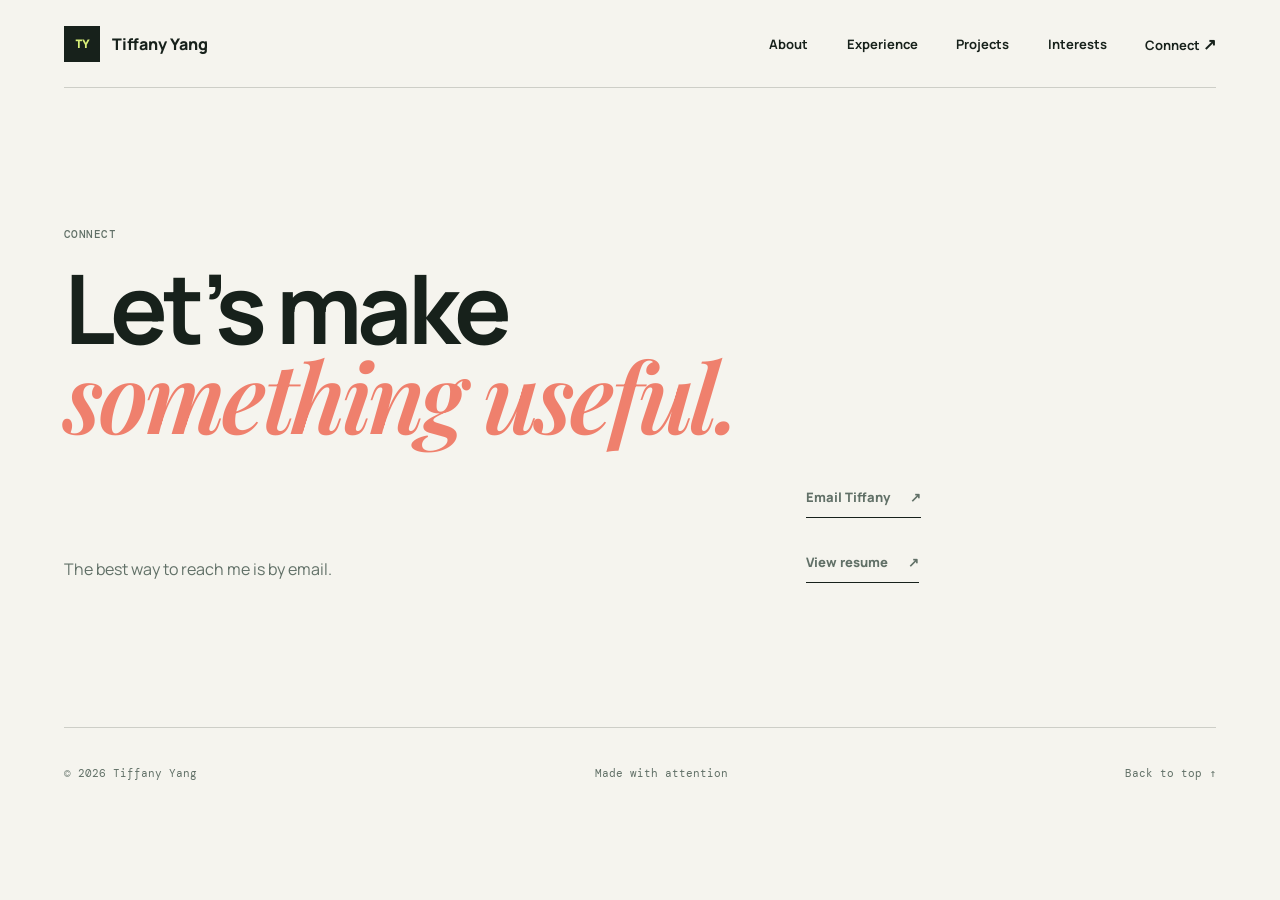
==== connect.html @ 0a80b7dd "." ====
<!doctype html>
<html lang="en"><head><meta charset="UTF-8" /><meta name="viewport" content="width=device-width, initial-scale=1.0" /><meta name="description" content="Connect with Tiffany Yang" /><title>Connect · Tiffany Yang</title><link rel="stylesheet" href="styles.css" /></head><body><div class="site-shell"><header class="site-header"><a class="brand" href="index.html" aria-label="Tiffany Yang home"><span class="brand-mark">TY</span><span class="brand-name">Tiffany Yang</span></a><button class="menu-toggle" type="button" aria-expanded="false" aria-controls="site-nav">Menu <span>+</span></button><nav id="site-nav" class="site-nav" aria-label="Main navigation"><a href="index.html#about">About</a><a href="experience.html">Experience</a><a href="projects.html">Projects</a><a href="interests.html">Interests</a><a href="connect.html">Connect <span class="arrow">↗</span></a></nav></header><main class="section-pad"><p class="eyebrow">Connect</p><h1>Let’s make<br /><em>something useful.</em></h1><div class="statement-grid"><p>The best way to reach me is by email.</p><p><a class="text-link" href="mailto:tiffany.yang@example.com">Email Tiffany <span>↗</span></a><br /><br /><a class="text-link" href="images/Resume%20_4_%20(1).pdf">View resume <span>↗</span></a></p></div></main><footer class="site-footer"><span>© <span id="year"></span> Tiffany Yang</span><span>Made with attention</span><a href="#top">Back to top ↑</a></footer></div><script src="script.js"></script></body></html>
---- styles.css ----
@import url('https://fonts.googleapis.com/css2?family=DM+Mono:wght@400;500&family=Manrope:wght@400;500;600;700;800&family=Playfair+Display:ital,wght@0,600;1,600&display=swap');

:root {
  --ink: #17211b;
  --muted: #617067;
  --paper: #f5f4ee;
  --lime: #d8ef78;
  --coral: #ef806d;
  --line: rgba(23, 33, 27, .18);
  --display: 'Playfair Display', Georgia, serif;
  --body: 'Manrope', sans-serif;
  --mono: 'DM Mono', monospace;
}

* { box-sizing: border-box; }
html { scroll-behavior: smooth; }
body { margin: 0; color: var(--ink); background: var(--paper); font-family: var(--body); }
a { color: inherit; text-decoration: none; }
.site-shell { max-width: 1440px; margin: 0 auto; padding: 0 5vw; overflow: hidden; }
.site-header { min-height: 88px; display: flex; align-items: center; justify-content: space-between; border-bottom: 1px solid var(--line); }
.brand, .site-nav, .site-footer { display: flex; align-items: center; }
.brand { gap: 12px; font-weight: 800; }
.brand-mark { display: grid; place-items: center; width: 36px; height: 36px; background: var(--ink); color: var(--lime); font-family: var(--mono); font-size: 12px; }
.site-nav { gap: clamp(16px, 3vw, 44px); font-size: 13px; font-weight: 700; }
.site-nav a, .text-link { transition: color .2s ease; }
.site-nav a:hover, .text-link:hover { color: var(--coral); }
.arrow { font-size: 16px; }
.menu-toggle { display: none; border: 0; background: none; color: var(--ink); font: 700 13px var(--body); }
.menu-toggle span { font-size: 18px; margin-left: 4px; }
.section-pad { padding: clamp(64px, 10vw, 150px) 0; }
.hero { min-height: calc(100vh - 88px); display: grid; grid-template-columns: minmax(0, 1fr) minmax(300px, .8fr); gap: 7vw; align-items: center; position: relative; }
.eyebrow, .art-note { color: var(--muted); font: 500 11px var(--mono); letter-spacing: .04em; text-transform: uppercase; }
h1 { max-width: 690px; margin: 24px 0; font-size: clamp(50px, 7.5vw, 112px); line-height: .9; letter-spacing: -.05em; }
h1 em, .statement h2 span { color: var(--coral); font-family: var(--display); font-weight: 600; letter-spacing: -.04em; }
.hero-intro { max-width: 450px; margin: 30px 0; color: var(--muted); line-height: 1.7; font-size: 15px; }
.text-link { display: inline-flex; gap: 20px; border-bottom: 1px solid var(--ink); padding-bottom: 8px; font-weight: 800; font-size: 13px; }
.hero-art { min-height: 500px; position: relative; }
.photo { position: absolute; overflow: hidden; background: #dedbd0; }
.photo img { display: block; width: 100%; height: 100%; object-fit: cover; }
.photo-main { inset: 4% 4% 10% 12%; transform: rotate(3deg); }
.photo-small { width: 42%; height: 36%; bottom: 1%; left: 0; border: 10px solid var(--paper); transform: rotate(-7deg); }
.shape-sticker { position: absolute; top: 0; right: 0; padding: 28px 22px; background: var(--lime); border-radius: 50%; text-align: center; font: 700 14px/1.05 var(--mono); transform: rotate(9deg); }
.shape-sticker i { font: italic 600 22px var(--display); }
.art-note { position: absolute; right: 0; bottom: 0; line-height: 1.6; }
.hero-footer { grid-column: 1 / -1; display: grid; grid-template-columns: 1fr auto 1fr; align-items: center; gap: 20px; color: var(--muted); font: 11px var(--mono); }
.hero-footer > span:first-child, .hero-footer > span:last-child { height: 1px; background: var(--line); }
.scroll-cue b { color: var(--coral); font-size: 18px; margin-left: 8px; }
.statement { border-top: 1px solid var(--line); }
.statement-grid { display: grid; grid-template-columns: 1.2fr .8fr; gap: 10vw; align-items: end; }
.statement h2 { max-width: 720px; margin: 24px 0 0; font-size: clamp(32px, 5vw, 68px); line-height: 1; letter-spacing: -.05em; }
.statement-grid > p { max-width: 370px; color: var(--muted); line-height: 1.8; }
.site-footer { justify-content: space-between; gap: 20px; min-height: 90px; border-top: 1px solid var(--line); color: var(--muted); font: 11px var(--mono); }
.reveal { opacity: 0; transform: translateY(20px); animation: rise .8s ease forwards; }
.reveal-delay { animation-delay: .18s; }
@keyframes rise { to { opacity: 1; transform: translateY(0); } }

@media (max-width: 700px) {
  .site-header { min-height: 72px; }
  .site-nav { display: none; position: absolute; z-index: 5; top: 72px; left: 0; right: 0; flex-direction: column; align-items: stretch; gap: 0; padding: 8px 5vw 18px; background: var(--paper); border-bottom: 1px solid var(--line); }
  .site-nav.is-open { display: flex; }
  .site-nav a { padding: 13px 0; }
  .menu-toggle { display: block; cursor: pointer; }
  .hero { display: block; min-height: 0; }
  .hero-art { min-height: 390px; margin-top: 55px; }
  .hero-footer { margin-top: 35px; }
  .statement-grid { display: block; }
  .statement-grid > p { margin-top: 32px; }
  .site-footer { flex-wrap: wrap; padding: 25px 0; }
}

@media (prefers-reduced-motion: reduce) {
  html { scroll-behavior: auto; }
  .reveal { animation: none; opacity: 1; transform: none; }
}
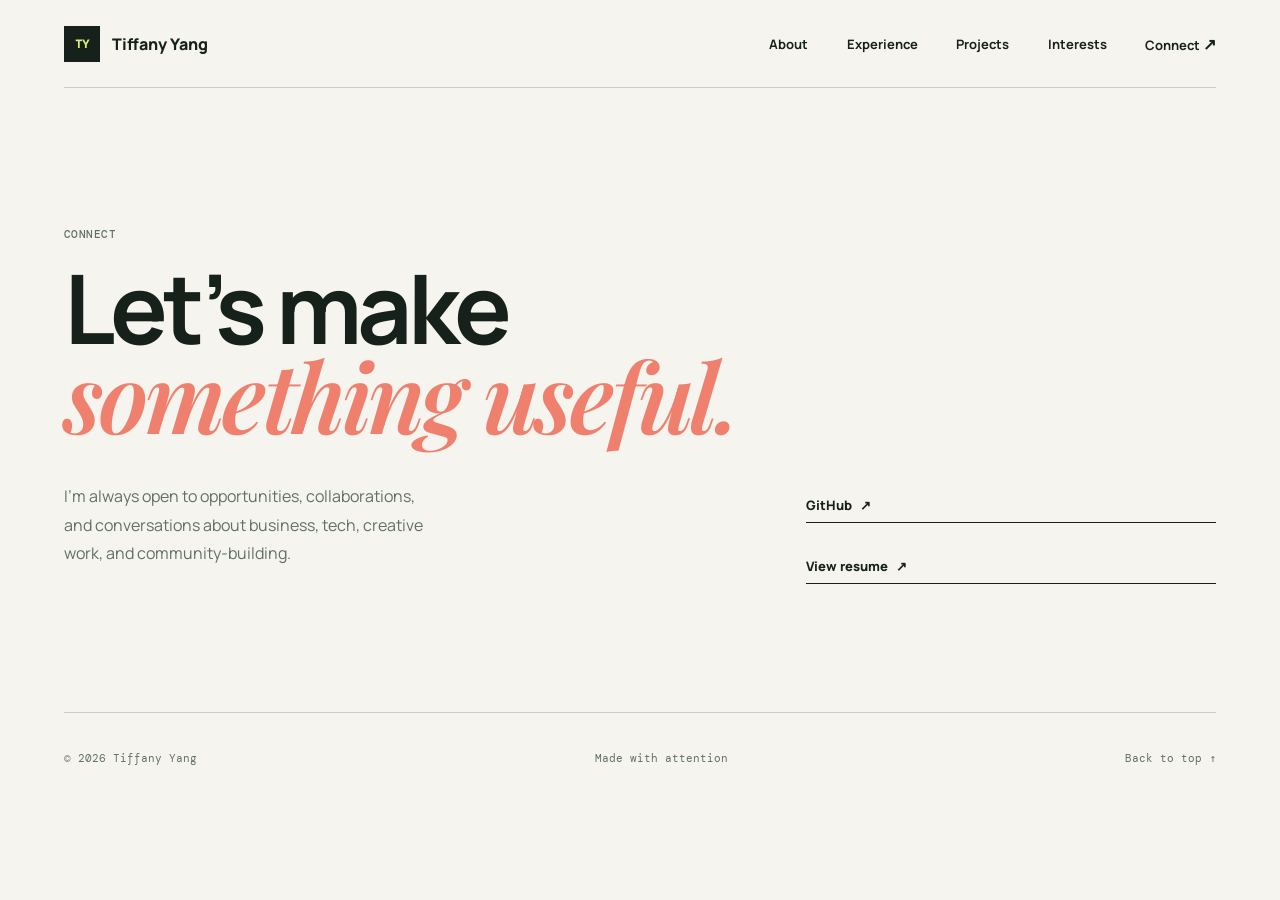
==== commit d8917072: "a" ====
--- a/connect.html
+++ b/connect.html
@@ -1,2 +1,40 @@
 <!doctype html>
-<html lang="en"><head><meta charset="UTF-8" /><meta name="viewport" content="width=device-width, initial-scale=1.0" /><meta name="description" content="Connect with Tiffany Yang" /><title>Connect · Tiffany Yang</title><link rel="stylesheet" href="styles.css" /></head><body><div class="site-shell"><header class="site-header"><a class="brand" href="index.html" aria-label="Tiffany Yang home"><span class="brand-mark">TY</span><span class="brand-name">Tiffany Yang</span></a><button class="menu-toggle" type="button" aria-expanded="false" aria-controls="site-nav">Menu <span>+</span></button><nav id="site-nav" class="site-nav" aria-label="Main navigation"><a href="index.html#about">About</a><a href="experience.html">Experience</a><a href="projects.html">Projects</a><a href="interests.html">Interests</a><a href="connect.html">Connect <span class="arrow">↗</span></a></nav></header><main class="section-pad"><p class="eyebrow">Connect</p><h1>Let’s make<br /><em>something useful.</em></h1><div class="statement-grid"><p>The best way to reach me is by email.</p><p><a class="text-link" href="mailto:tiffany.yang@example.com">Email Tiffany <span>↗</span></a><br /><br /><a class="text-link" href="images/Resume%20_4_%20(1).pdf">View resume <span>↗</span></a></p></div></main><footer class="site-footer"><span>© <span id="year"></span> Tiffany Yang</span><span>Made with attention</span><a href="#top">Back to top ↑</a></footer></div><script src="script.js"></script></body></html>
+<html lang="en">
+<head>
+  <meta charset="UTF-8" />
+  <meta name="viewport" content="width=device-width, initial-scale=1.0" />
+  <meta name="description" content="Connect with Tiffany Yang" />
+  <title>Connect · Tiffany Yang</title>
+  <link rel="stylesheet" href="styles.css" />
+</head>
+<body>
+  <div class="site-shell" id="top">
+    <header class="site-header">
+      <a class="brand" href="index.html" aria-label="Tiffany Yang home"><span class="brand-mark">TY</span><span class="brand-name">Tiffany Yang</span></a>
+      <button class="menu-toggle" type="button" aria-expanded="false" aria-controls="site-nav">Menu <span>+</span></button>
+      <nav id="site-nav" class="site-nav" aria-label="Main navigation">
+        <a href="index.html#about">About</a>
+        <a href="experience.html">Experience</a>
+        <a href="projects.html">Projects</a>
+        <a href="interests.html">Interests</a>
+        <a href="connect.html">Connect <span class="arrow">↗</span></a>
+      </nav>
+    </header>
+
+    <main class="section-pad">
+      <p class="eyebrow">Connect</p>
+      <h1>Let’s make<br /><em>something useful.</em></h1>
+      <div class="statement-grid">
+        <p>I’m always open to opportunities, collaborations, and conversations about business, tech, creative work, and community-building.</p>
+        <div class="contact-list">
+          <a class="text-link" href="https://github.com/tiffanyyang434" target="_blank" rel="noreferrer">GitHub <span>↗</span></a>
+          <a class="text-link" href="images/Resume%20_4_%20(1).pdf">View resume <span>↗</span></a>
+        </div>
+      </div>
+    </main>
+
+    <footer class="site-footer"><span>© <span id="year"></span> Tiffany Yang</span><span>Made with attention</span><a href="#top">Back to top ↑</a></footer>
+  </div>
+  <script src="script.js"></script>
+</body>
+</html>
--- a/styles.css
+++ b/styles.css
@@ -49,6 +49,24 @@
 .statement-grid { display: grid; grid-template-columns: 1.2fr .8fr; gap: 10vw; align-items: end; }
 .statement h2 { max-width: 720px; margin: 24px 0 0; font-size: clamp(32px, 5vw, 68px); line-height: 1; letter-spacing: -.05em; }
 .statement-grid > p { max-width: 370px; color: var(--muted); line-height: 1.8; }
+.experience-list { margin-top: 72px; border-top: 1px solid var(--line); }
+.experience-item { display: grid; grid-template-columns: 220px minmax(0, 1fr); gap: 28px; padding: 30px 0; border-bottom: 1px solid var(--line); }
+.experience-meta { color: var(--muted); font: 500 12px var(--mono); letter-spacing: .04em; text-transform: uppercase; }
+.experience-tag { display: inline-block; margin-bottom: 16px; padding: 6px 9px; background: var(--lime); font: 700 11px var(--mono); letter-spacing: .04em; text-transform: uppercase; }
+.experience-body h2 { margin: 0 0 12px; font-size: clamp(24px, 3vw, 38px); line-height: 1.1; letter-spacing: -.04em; }
+.experience-body p { margin: 0 0 12px; color: var(--muted); line-height: 1.7; max-width: 720px; }
+.experience-body ul { margin: 0; padding-left: 18px; color: var(--muted); line-height: 1.8; }
+.section-header { display: flex; align-items: end; justify-content: space-between; gap: 24px; margin-bottom: 32px; }
+.skills-grid, .project-list { display: grid; gap: 22px; }
+.skills-grid { grid-template-columns: repeat(4, minmax(0, 1fr)); }
+.project-list { grid-template-columns: repeat(3, minmax(0, 1fr)); }
+.skill-card, .project-card { background: rgba(23, 33, 27, 0.02); border: 1px solid var(--line); border-radius: 24px; padding: 24px; }
+.skill-card h3, .project-card h3 { margin: 0 0 12px; font-size: clamp(22px, 2vw, 30px); letter-spacing: -.04em; }
+.skill-card p, .project-card p { margin: 0; color: var(--muted); line-height: 1.7; }
+.skill-pill { display: inline-block; margin-bottom: 18px; padding: 6px 9px; background: var(--lime); font: 700 11px var(--mono); letter-spacing: .04em; text-transform: uppercase; }
+.project-card .meta { display: block; margin-bottom: 10px; color: var(--muted); font: 500 12px var(--mono); letter-spacing: .04em; text-transform: uppercase; }
+.project-card a, .contact-list a { display: inline-flex; align-items: center; gap: 8px; margin-top: 18px; font-weight: 800; }
+.contact-list { display: grid; gap: 16px; }
 .site-footer { justify-content: space-between; gap: 20px; min-height: 90px; border-top: 1px solid var(--line); color: var(--muted); font: 11px var(--mono); }
 .reveal { opacity: 0; transform: translateY(20px); animation: rise .8s ease forwards; }
 .reveal-delay { animation-delay: .18s; }
@@ -65,6 +83,7 @@
   .hero-footer { margin-top: 35px; }
   .statement-grid { display: block; }
   .statement-grid > p { margin-top: 32px; }
+  .experience-item { grid-template-columns: 1fr; gap: 12px; }
   .site-footer { flex-wrap: wrap; padding: 25px 0; }
 }
 
